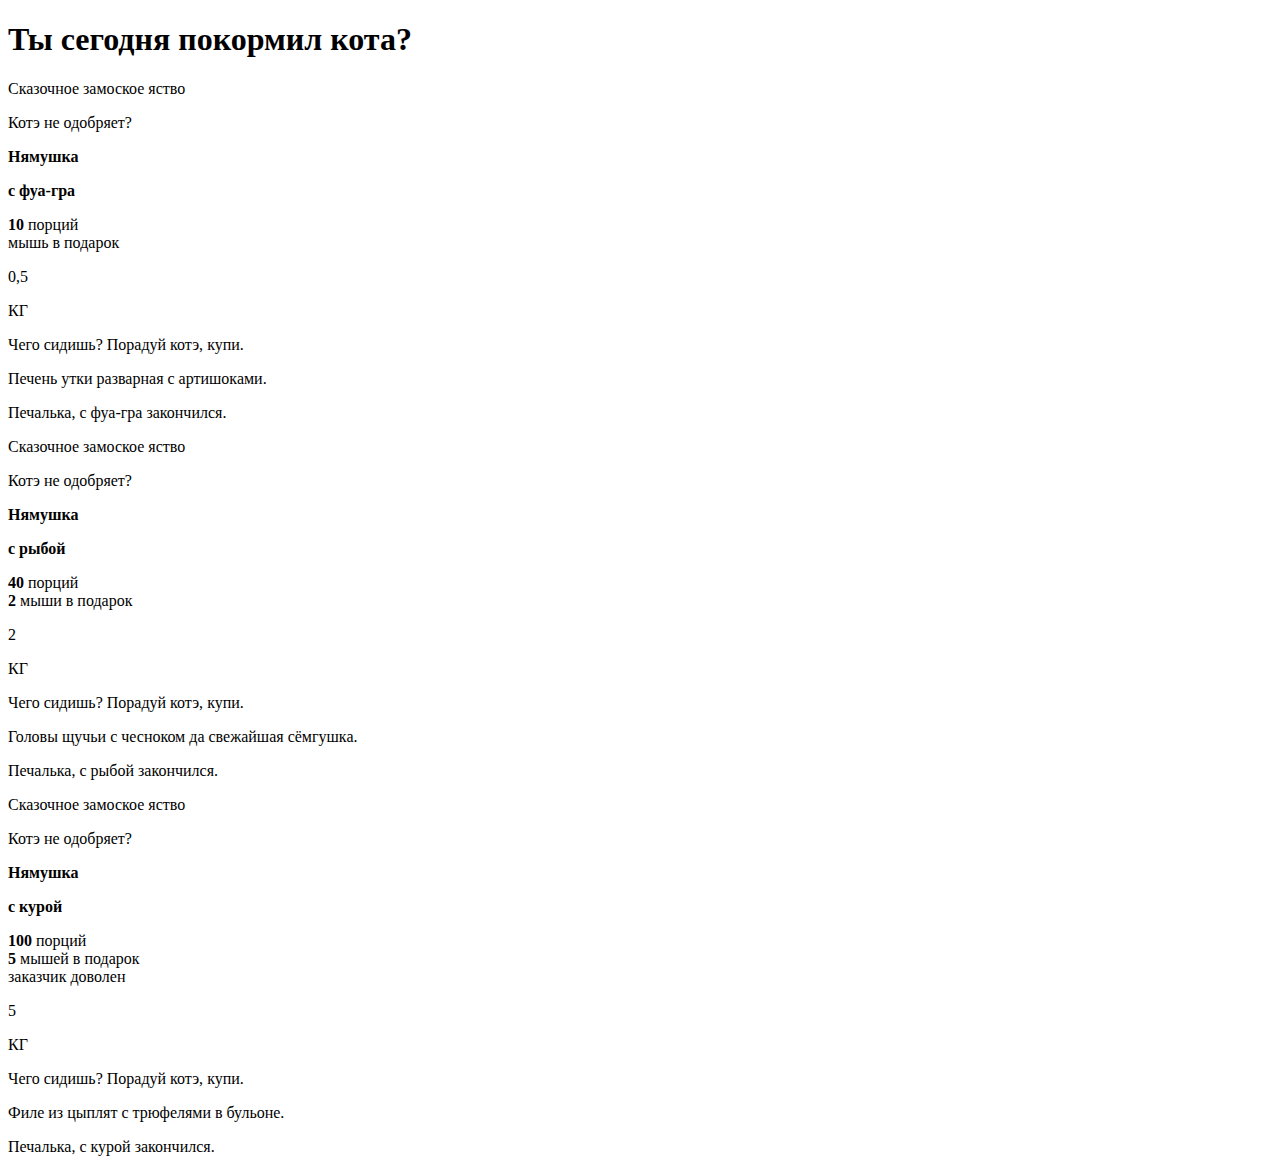
==== index.html @ 3a461faf "Rename nyamushka.html to index.html" ====
<!DOCTYPE html>
<html>
  <head> 
    <meta name="viewport" content="width=device-width, initial-scale=1.0"> 
    <title>Корм Нямушка</title> 
    <meta charset="utf-8">
    <link rel="stylesheet" href="CSS/nyamushka.css" >
  </head>

<body>
  <main>
    <section>
    <h1>Ты сегодня покормил кота?</h1>
    <div class=" product_card_layer_1" >
      <div class="product_card_layer_2">
        <p class="top_text font-grey padding font-size16">Сказочное замоское яство</p>
        <p class="top_text_selected font-size16">Котэ не одобряет?</p>
        <p class="bolt font-size48"><strong>Нямушка</strong></p>
        <p class="bolt font-size24"><strong>с фуа-гра</strong></p>
        <p class="font-grey padding font-size14"> <strong>10</strong> порций <br>
        мышь в подарок</p>
        <div class="circle">
            <p class="weight font-size42">0,5
                <p class="weight font-size21">КГ</p> 
            </p>      
        </div>
      </div>
          <p class="footer">Чего сидишь? Порадуй котэ, <a>купи</a><span class="dot">.</span></p>
          <p class="footer_selected">Печень утки разварная с артишоками.</p>
          <p class="footer_unavaleble">Печалька, с фуа-гра закончился.</p>
    </div>
        
    <div class="product_card_layer_1">
        <div class="product_card_layer_2">
          <p class="top_text font-grey padding font-size16">Сказочное замоское яство</p>
          <p class="top_text_selected font-size16">Котэ не одобряет?</p>
          <p class="bolt font-size48"><strong>Нямушка</strong></p>
          <p class="bolt font-size24"><strong>с рыбой</strong></p>
          <p class="font-grey padding font-size14"> <strong>40</strong> порций <br>
          <strong>2</strong> мыши в подарок</p>
          <div class="circle">
              <p class="weight font-size42">2
                  <p class="weight font-size21">КГ</p> 
              </p>        
          </div>
        </div>
        <p class="footer">Чего сидишь? Порадуй котэ, <a>купи</a><span class="dot">.</span></p>
        <p class="footer_selected">Головы щучьи с чесноком да свежайшая сёмгушка.</p>
        <p class="footer_unavaleble">Печалька, с рыбой закончился.</p>
      </div>
          
    </div>
    <div class="product_card_layer_1 product_card_unavailable">
        <div class="product_card_layer_2">
          <p class="top_text font-grey padding font-size16">Сказочное замоское яство</p>
          <p class="top_text_selected font-size16">Котэ не одобряет?</p>
          <p class="bolt font-size48"><strong>Нямушка</strong></p>
          <p class="bolt font-size24"><strong>с курой</strong></p>
          <p class="font-grey padding font-size14"> <strong>100</strong> порций <br>
            <strong>5</strong> мышей в подарок <br>
            заказчик доволен</p>
          <div class="circle">
              <p class="weight font-size42">5
                  <p class="weight font-size21">КГ</p> 
              </p>  
          </div>
        </div>
        <p class="footer">Чего сидишь? Порадуй котэ, <a>купи</a><span class="dot">.</span></p> 
        <p class="footer_selected">Филе из цыплят с трюфелями в бульоне.</p>
        <p class="footer_unavaleble">Печалька, с курой закончился.</p>
      </div>
     </section>  
  </main>
  <script src="script/script.js"></script>
</body>
</html>
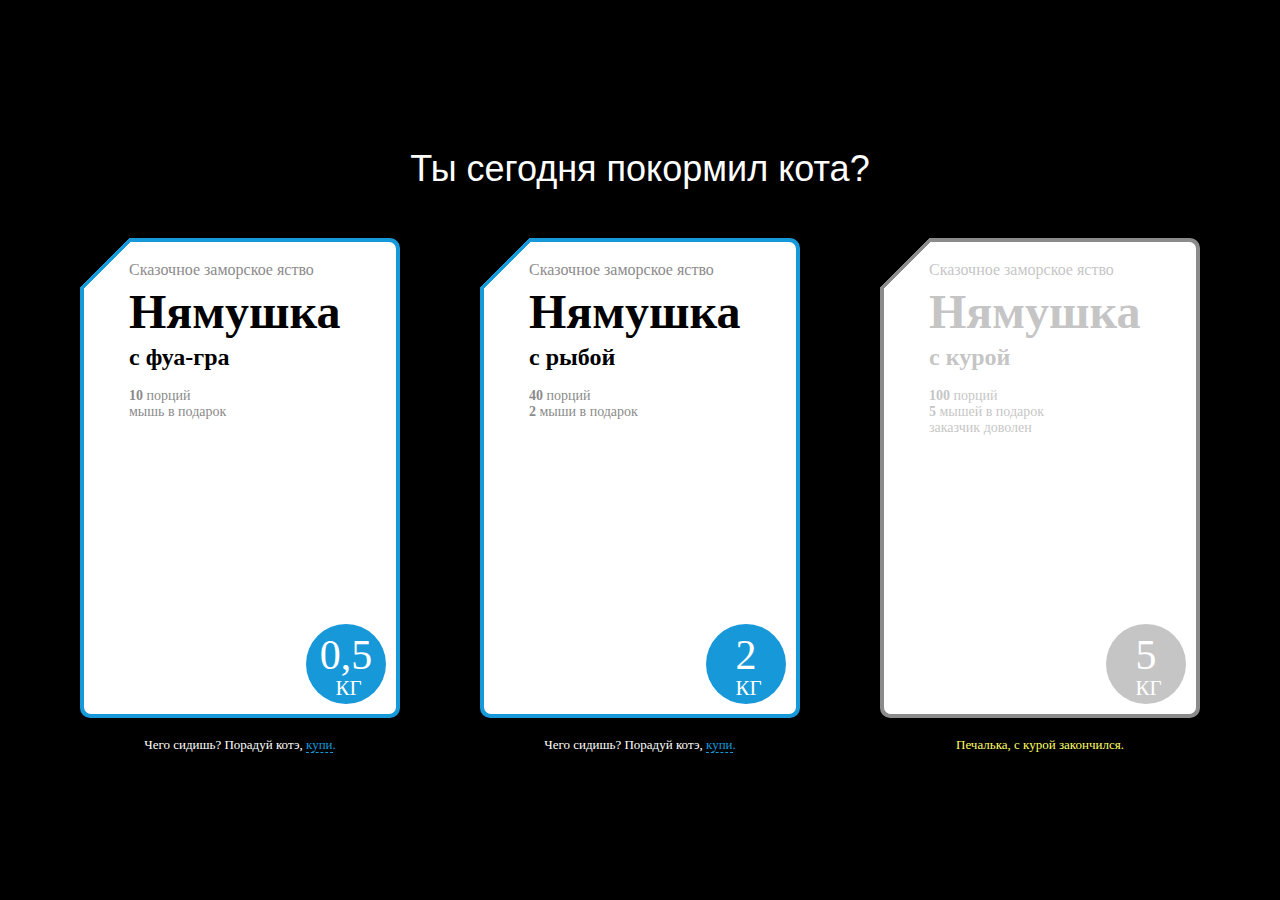
==== commit e8c3bebb: "Update index.html" ====
--- a/index.html
+++ b/index.html
@@ -1,7 +1,7 @@
 <!DOCTYPE html>
 <html>
-  <head> 
-    <meta name="viewport" content="width=device-width, initial-scale=1.0"> 
+  <head>
+    <meta name="viewport" content="width=device-width, initial-scale=1.0">
     <title>Корм Нямушка</title> 
     <meta charset="utf-8">
     <link rel="stylesheet" href="CSS/nyamushka.css" >
@@ -9,11 +9,12 @@
 
 <body>
   <main>
+    <div class="content">
     <section>
     <h1>Ты сегодня покормил кота?</h1>
     <div class=" product_card_layer_1" >
       <div class="product_card_layer_2">
-        <p class="top_text font-grey padding font-size16">Сказочное замоское яство</p>
+        <p class="top_text font-grey padding font-size16">Сказочное заморское яство</p>
         <p class="top_text_selected font-size16">Котэ не одобряет?</p>
         <p class="bolt font-size48"><strong>Нямушка</strong></p>
         <p class="bolt font-size24"><strong>с фуа-гра</strong></p>
@@ -21,7 +22,7 @@
         мышь в подарок</p>
         <div class="circle">
             <p class="weight font-size42">0,5
-                <p class="weight font-size21">КГ</p> 
+                <p class="weight font-size21">КГ</p>
             </p>      
         </div>
       </div>
@@ -32,7 +33,7 @@
         
     <div class="product_card_layer_1">
         <div class="product_card_layer_2">
-          <p class="top_text font-grey padding font-size16">Сказочное замоское яство</p>
+          <p class="top_text font-grey padding font-size16">Сказочное заморское яство</p>
           <p class="top_text_selected font-size16">Котэ не одобряет?</p>
           <p class="bolt font-size48"><strong>Нямушка</strong></p>
           <p class="bolt font-size24"><strong>с рыбой</strong></p>
@@ -40,19 +41,18 @@
           <strong>2</strong> мыши в подарок</p>
           <div class="circle">
               <p class="weight font-size42">2
-                  <p class="weight font-size21">КГ</p> 
-              </p>        
+                  <p class="weight font-size21">КГ</p>
+              </p>
           </div>
         </div>
         <p class="footer">Чего сидишь? Порадуй котэ, <a>купи</a><span class="dot">.</span></p>
         <p class="footer_selected">Головы щучьи с чесноком да свежайшая сёмгушка.</p>
         <p class="footer_unavaleble">Печалька, с рыбой закончился.</p>
       </div>
-          
-    </div>
+
     <div class="product_card_layer_1 product_card_unavailable">
         <div class="product_card_layer_2">
-          <p class="top_text font-grey padding font-size16">Сказочное замоское яство</p>
+          <p class="top_text font-grey padding font-size16">Сказочное заморское яство</p>
           <p class="top_text_selected font-size16">Котэ не одобряет?</p>
           <p class="bolt font-size48"><strong>Нямушка</strong></p>
           <p class="bolt font-size24"><strong>с курой</strong></p>
@@ -61,15 +61,16 @@
             заказчик доволен</p>
           <div class="circle">
               <p class="weight font-size42">5
-                  <p class="weight font-size21">КГ</p> 
-              </p>  
+                  <p class="weight font-size21">КГ</p>
+              </p>
           </div>
         </div>
         <p class="footer">Чего сидишь? Порадуй котэ, <a>купи</a><span class="dot">.</span></p> 
         <p class="footer_selected">Филе из цыплят с трюфелями в бульоне.</p>
         <p class="footer_unavaleble">Печалька, с курой закончился.</p>
       </div>
-     </section>  
+     </section>
+    </div>
   </main>
   <script src="script/script.js"></script>
 </body>
--- a/CSS/nyamushka.css
+++ b/CSS/nyamushka.css
@@ -0,0 +1,383 @@
+html {
+    background: #000000 url(../img/pat.png) repeat;  
+    height: 100%;
+  
+}
+body{
+    height: 100vh;
+    margin: 0px;
+    position: relative;
+    display: flex;
+}
+
+main{
+    height: 100%;
+    width: 100%;
+    max-width: 1200px;
+    margin: auto;
+    font-family:"Trebuchet MS";
+    display: flex;
+    align-items: center;
+
+
+}
+.content
+{
+    display: flex;
+    align-items: center;
+    height: 100%;
+    
+}
+
+section{
+    height: 100%;
+    display: flex;
+    flex-direction: row;
+    justify-content: space-around;
+    flex-wrap:wrap;
+    position: relative;
+}
+body:before{
+    background: transparent;
+    background: linear-gradient(to bottom, rgba(0, 0, 0, 0.8) 0%, rgba(0, 0, 0, 0.1) 100%);
+    content: "";
+    display: block;
+    height: 30%;
+    left: 0;
+    position: absolute;
+    top: 0;
+    width: 100%;
+    z-index: -1;
+    
+}
+
+body:after{
+    background:transparent;
+    background: linear-gradient(to top, rgba(0, 0, 0, 0.8) 0%, rgba(0, 0, 0, 0.1) 100%);
+    content: "";
+    display: block;
+    height: 30%;
+    left: 0;
+    position: absolute;
+    bottom: 0;
+    width: 100%;
+    z-index: -1;
+}
+
+
+h1 {
+    height: 5%;
+    width: 100%;
+    color: #ffffff;
+    margin: auto;
+    text-align: center;
+    margin-bottom: 10px;
+    font-family: 'Exo 2.0 Thin', sans-serif;
+    font-size: 36px;
+    font-weight: 100;
+
+    
+
+
+
+}
+p{
+    margin: 5px;
+    margin-left: 45px;
+}
+.product_card_layer_1{
+    width: 320px;
+    height: 480px;
+    background: #1698d9;
+    background: linear-gradient(135deg,transparent 35px,#1698d9 0) top left;
+    border-radius: 10px;
+    position: relative;
+    margin: 35px;
+    cursor: pointer;
+}
+.product_card_layer_2{
+    width: 312px;
+    height: 472px;
+    background: url(../img/cat.png) no-repeat -25px calc(100% + 92px), linear-gradient(135deg, transparent 33px, #fff 0) ;
+    background-size: 117%;
+    border-radius: 7px;
+    position: absolute;
+    top: 0;
+    right: 0;
+    bottom: 0;
+    left: 0;
+    margin: auto;    
+}
+
+.product_card_unavailable {
+    width: 320px;
+    height: 480px;
+    background: #8b8b8b;
+    background: linear-gradient(135deg,transparent 35px,#8b8b8b 0) top left;
+    border-radius: 10px;
+    position: relative;
+    cursor: default;
+    margin: 35px;
+}
+.product_card_unavailable:after{
+    width: 312px;
+    height: 472px;
+    border-radius: 7px;
+    content: '';
+    background: linear-gradient(135deg, transparent 33px, #fff 0);
+    top: 0;
+    position: absolute;
+    top: 0;
+    right: 0;
+    bottom: 0;
+    left: 0;
+    margin: auto; 
+    opacity: 0.5
+}
+
+.product_card_layer_1.product_card_unavailable .bolt{
+    color: #8b8b8b
+}
+
+
+.product_card_layer_1.product_card_unavailable .circle{
+    background: #8b8b8b;
+}
+
+.product_card_layer_1.product_card_unavailable:hover .circle{
+    background: #8b8b8b;
+}
+.product_card_layer_1.product_card_unavailable:hover {
+    background:#8b8b8b;
+    background: linear-gradient(135deg,transparent 35px,#8b8b8b 0) top left;
+}
+
+.product_card_layer_1.product_card_selected_layer_1.product_card_unavailable:hover {
+    background: #8b8b8b;
+    background: linear-gradient(135deg,transparent 35px,#8b8b8b 0) top left;
+}
+
+.product_card_layer_1.product_card_selected_layer_1.product_card_unavailable{
+    background: #8b8b8b;
+    background: linear-gradient(135deg,transparent 35px, #8b8b8b 0) top left;
+}
+.product_card_layer_1.product_card_unavailable.product_card_selected_layer_1.product_card_hover_layer_1:hover{
+    background: #8b8b8b;   
+    background: linear-gradient(135deg,transparent 35px, #8b8b8b 0) top left;
+}
+
+
+
+
+.product_card_layer_1.product_card_selected_layer_1.product_card_unavailable:hover .top_text {
+    display: block;
+}
+.product_card_layer_1.product_card_selected_layer_1.product_card_unavailable:hover .top_text_selected {
+    display: none;
+}
+
+.product_card_layer_1.product_card_selected_layer_1.product_card_unavailable:hover .footer_selected {
+    display: none;
+
+}
+.product_card_layer_1.product_card_selected_layer_1.product_card_unavailable .footer_selected {
+    display: none;
+}
+.product_card_layer_1.product_card_selected_layer_1.product_card_unavailable .circle {
+    background: #8b8b8b;
+}
+.product_card_layer_1.product_card_selected_layer_1.product_card_unavailable:hover .circle {
+    background: #8b8b8b;
+}
+.product_card_layer_1.product_card_unavailable.product_card_selected_layer_1.product_card_hover_layer_1:hover .circle{
+    background: #8b8b8b;   
+}
+
+
+.product_card_layer_1.product_card_unavailable .footer_unavaleble{
+    display: block; 
+}
+.product_card_layer_1.product_card_unavailable .footer{
+    display: none;
+
+}
+
+.product_card_layer_1.product_card_selected_layer_1 .footer{ 
+    display: none;    
+}
+.product_card_layer_1.product_card_selected_layer_1 .footer_selected{ 
+    display: block;    
+}
+
+.product_card_hover_layer_1.product_card_selected_layer_1:hover .top_text_selected{ 
+    display: block;
+}
+.product_card_hover_layer_1.product_card_selected_layer_1:hover .top_text { 
+    display: none; 
+
+}
+
+.product_card_layer_1:hover {
+    background:#2ea8e6; 
+    background: linear-gradient(135deg,transparent 35px,#2ea8e6 0) top left;
+}
+.product_card_layer_1:hover .circle{
+    background:#2ea8e6;
+}
+
+
+.circle {
+	width: 80px;
+	height: 80px;
+	background: #1698d9;
+	-moz-border-radius: 50px;
+	-webkit-border-radius: 50px;
+    border-radius: 50px;
+    position: absolute;
+    right: 10px;
+    bottom: 10px;  
+}
+
+
+.product_card_layer_1.product_card_selected_layer_1{
+    background: #d91667;
+    background: linear-gradient(135deg,transparent 35px, #d91667 0) top left;
+}
+.product_card_layer_1.product_card_hover_layer_1.product_card_selected_layer_1:hover{
+    background: #e62e7a;
+    background: linear-gradient(135deg,transparent 35px, #e62e7a 0) top left;
+}
+.product_card_layer_1.product_card_hover_layer_1.product_card_selected_layer_1:hover .circle{
+    background: #e62e7a;
+}
+.product_card_layer_1.product_card_selected_layer_1 .circle {
+    background:#d91667;
+}
+
+.top_text{
+margin-top: 7px;
+}
+.top_text_selected {
+    color: #e62e7a;
+    display: none; 
+    margin-top: 19px;
+}
+
+
+
+.bolt{
+    font-weight: bold;
+}
+.font-size48{
+    font-size: 48px;
+}
+.font-size24{
+    font-size: 24px;
+}
+.font-size16{
+    font-size: 16px;
+}
+.font-size14{
+    font-size: 14px;
+}  
+.font-size42{
+    font-size: 42px;
+    margin: 0px;
+    margin-top: 7px;
+}
+.font-size21{
+    font-size: 21px;
+    margin: 0px;
+    margin-left: 5px;
+    margin-top: -3px;
+    }
+
+.font-grey{
+    color: #8b8b8b;
+
+}
+
+.footer{
+    font-family: 'Trebuchet MS';
+    color:  #ffffff;
+    font-size: 13px;
+    bottom: -35px; 
+    position: absolute;
+    text-align: center;
+    cursor: default;
+    margin: 0px;
+    width: 320px;
+
+
+}
+.footer_selected {
+    font-family: 'Trebuchet MS';
+    color:  #ffffff;
+    font-size: 13px;
+    bottom: -35px; 
+    position: absolute;
+    text-align: center;
+    display: none;
+    cursor: default;
+    margin: 0px;
+    width: 320px;
+}
+.footer_unavaleble{
+    font-family: 'Trebuchet MS';
+    color:  #ffff66;
+    font-size: 13px;
+    bottom: -35px; 
+    position: absolute;
+    text-align: center;
+    display: none;
+    cursor: default;
+    margin: 0px;
+    width: 320px;   
+}
+
+.padding{
+    padding-top: 12px;
+}
+
+
+.weight{
+   
+    font-family:"Trebuchet MS";
+    color: #ffffff;
+    text-align: center;
+}
+@font-face {
+    font-family: 'Exo 2.0 Thin';
+    src: url('../fonts/Exo20-Thin.eot');
+    src: url('../fonts/Exo20-Thin.ttf');
+    src: url('../fonts/Exo20-Thin.woff');
+    }
+
+a{
+    color: #1698d9;
+    border-bottom: 1px dashed;
+    cursor: pointer;
+}
+.dot{
+    color: #1698d9;
+}
+span:hover{
+    color:#2ea8e6; 
+}
+a:hover {
+    color:#2ea8e6; 
+}
+a:hover .dot{
+    color:#2ea8e6;  
+}
+
+.selected.red
+{
+    width: 320px;
+    height: 480px;
+    background: #d91667;
+    background: linear-gradient(135deg,transparent 35px,#d91667 0) top left;
+    border-radius: 10px;
+    position: relative;
+    margin: 25px;    
+}
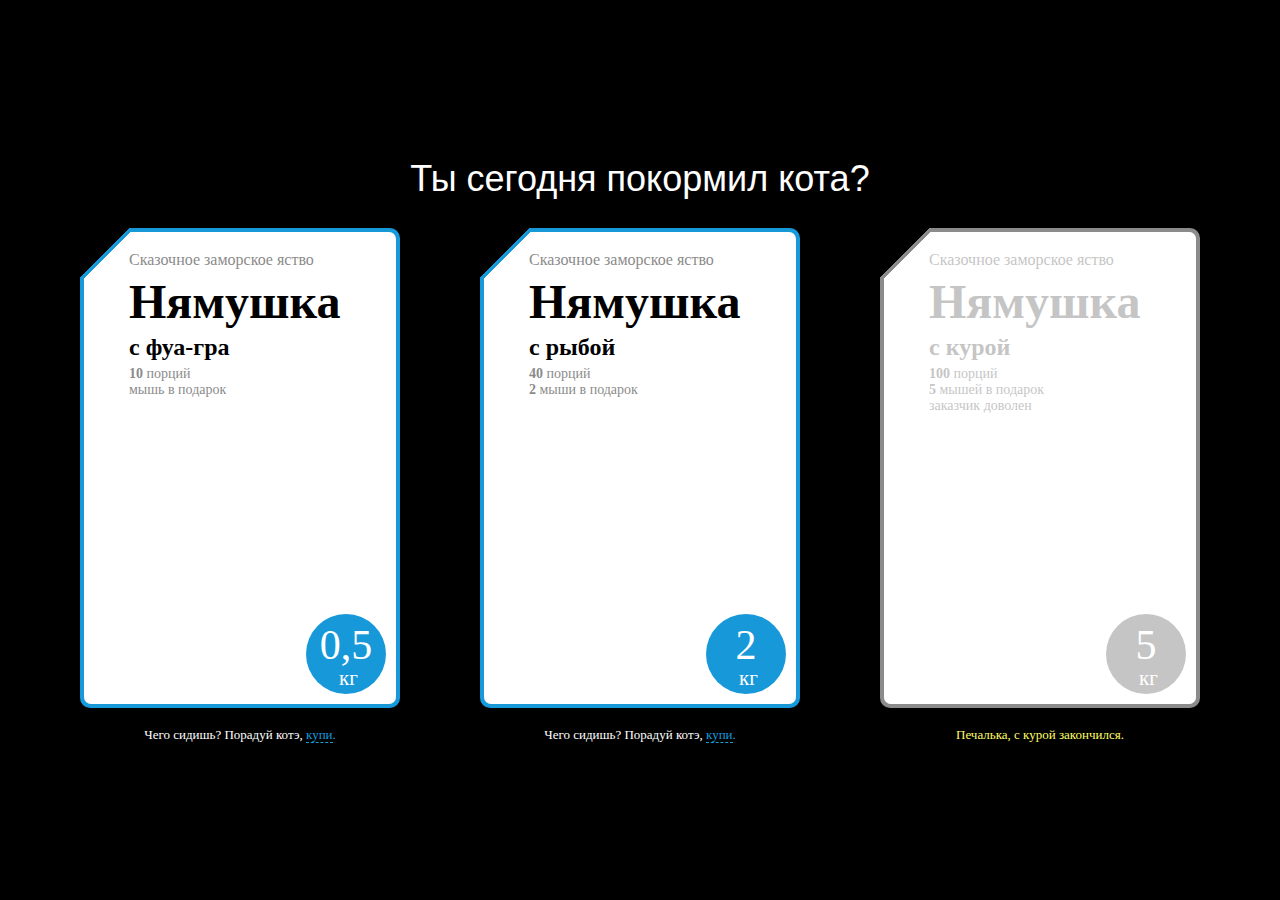
==== commit 2b2e4150: "Add files via upload" ====
--- a/index.html
+++ b/index.html
@@ -9,68 +9,66 @@
 
 <body>
   <main>
-    <div class="content">
     <section>
     <h1>Ты сегодня покормил кота?</h1>
-    <div class=" product_card_layer_1" >
+    <div class=" product_card_layer_1">
       <div class="product_card_layer_2">
-        <p class="top_text font-grey padding font-size16">Сказочное заморское яство</p>
-        <p class="top_text_selected font-size16">Котэ не одобряет?</p>
-        <p class="bolt font-size48"><strong>Нямушка</strong></p>
-        <p class="bolt font-size24"><strong>с фуа-гра</strong></p>
-        <p class="font-grey padding font-size14"> <strong>10</strong> порций <br>
+        <p class="top_text font-color">Сказочное заморское яство</p>
+        <p class="top_text_selected ">Котэ не одобряет?</p>
+        <h2><strong>Нямушка</strong></h2>
+        <p class="produc_type"><strong>с фуа-гра</strong></p>
+        <p class="font-color  product_amount"> <strong>10</strong> порций <br>
         мышь в подарок</p>
         <div class="circle">
-            <p class="weight font-size42">0,5
-                <p class="weight font-size21">КГ</p>
+            <p class="weight_number">0,5
+                <p class="weight_text">кг</p>
             </p>      
         </div>
       </div>
-          <p class="footer">Чего сидишь? Порадуй котэ, <a>купи</a><span class="dot">.</span></p>
+          <p class="footer">Чего сидишь? Порадуй котэ, <a class="link">купи</a><span class="dot">.</span></p>
           <p class="footer_selected">Печень утки разварная с артишоками.</p>
           <p class="footer_unavaleble">Печалька, с фуа-гра закончился.</p>
     </div>
         
     <div class="product_card_layer_1">
         <div class="product_card_layer_2">
-          <p class="top_text font-grey padding font-size16">Сказочное заморское яство</p>
-          <p class="top_text_selected font-size16">Котэ не одобряет?</p>
-          <p class="bolt font-size48"><strong>Нямушка</strong></p>
-          <p class="bolt font-size24"><strong>с рыбой</strong></p>
-          <p class="font-grey padding font-size14"> <strong>40</strong> порций <br>
+          <p class="top_text font-color">Сказочное заморское яство</p>
+          <p class="top_text_selected ">Котэ не одобряет?</p>
+          <h2><strong>Нямушка</strong></h2>
+          <p class="produc_type"><strong>с рыбой</strong></p>
+          <p class="font-color padding product_amount"> <strong>40</strong> порций <br>
           <strong>2</strong> мыши в подарок</p>
           <div class="circle">
-              <p class="weight font-size42">2
-                  <p class="weight font-size21">КГ</p>
+              <p class="weight_number">2
+                  <p class="weight_text">кг</p>
               </p>
           </div>
         </div>
-        <p class="footer">Чего сидишь? Порадуй котэ, <a>купи</a><span class="dot">.</span></p>
+        <p class="footer">Чего сидишь? Порадуй котэ, <a class="link">купи</a><span class="dot">.</span></p>
         <p class="footer_selected">Головы щучьи с чесноком да свежайшая сёмгушка.</p>
         <p class="footer_unavaleble">Печалька, с рыбой закончился.</p>
       </div>
 
     <div class="product_card_layer_1 product_card_unavailable">
         <div class="product_card_layer_2">
-          <p class="top_text font-grey padding font-size16">Сказочное заморское яство</p>
-          <p class="top_text_selected font-size16">Котэ не одобряет?</p>
-          <p class="bolt font-size48"><strong>Нямушка</strong></p>
-          <p class="bolt font-size24"><strong>с курой</strong></p>
-          <p class="font-grey padding font-size14"> <strong>100</strong> порций <br>
+          <p class="top_text font-color">Сказочное заморское яство</p>
+          <p class="top_text_selected ">Котэ не одобряет?</p>
+          <h2><strong>Нямушка</strong></h2>
+          <p class="produc_type"><strong>с курой</strong></p>
+          <p class="font-color product_amount"> <strong>100</strong> порций <br>
             <strong>5</strong> мышей в подарок <br>
             заказчик доволен</p>
           <div class="circle">
-              <p class="weight font-size42">5
-                  <p class="weight font-size21">КГ</p>
+              <p class="weight_number">5
+                  <p class="weight_text">кг</p>
               </p>
           </div>
         </div>
-        <p class="footer">Чего сидишь? Порадуй котэ, <a>купи</a><span class="dot">.</span></p> 
+        <p class="footer">Чего сидишь? Порадуй котэ, <a class="link">купи</a><span class="dot">.</span></p> 
         <p class="footer_selected">Филе из цыплят с трюфелями в бульоне.</p>
         <p class="footer_unavaleble">Печалька, с курой закончился.</p>
       </div>
      </section>
-    </div>
   </main>
   <script src="script/script.js"></script>
 </body>
--- a/CSS/nyamushka.css
+++ b/CSS/nyamushka.css
@@ -4,13 +4,17 @@
   
 }
 body{
-    height: 100vh;
-    margin: 0px;
-    position: relative;
-    display: flex;
+
+    height: 100%;
+    margin: 0px;
+    position: relative;
+    display: table;
+    flex-direction: column;
+    width: 100%;
 }
 
 main{
+    
     height: 100%;
     width: 100%;
     max-width: 1200px;
@@ -18,17 +22,7 @@
     font-family:"Trebuchet MS";
     display: flex;
     align-items: center;
-
-
-}
-.content
-{
-    display: flex;
-    align-items: center;
-    height: 100%;
-    
-}
-
+}
 section{
     height: 100%;
     display: flex;
@@ -48,7 +42,6 @@
     top: 0;
     width: 100%;
     z-index: -1;
-    
 }
 
 body:after{
@@ -71,16 +64,20 @@
     color: #ffffff;
     margin: auto;
     text-align: center;
-    margin-bottom: 10px;
+    margin-bottom: -10px;
     font-family: 'Exo 2.0 Thin', sans-serif;
     font-size: 36px;
     font-weight: 100;
 
-    
-
-
-
-}
+}
+h2{
+    margin: 5px;
+    margin-left: 45px;
+    font-weight: bold;
+    font-size: 48px;
+
+}
+
 p{
     margin: 5px;
     margin-left: 45px;
@@ -139,6 +136,9 @@
     color: #8b8b8b
 }
 
+.product_card_layer_1.product_card_unavailable {
+    color: #8b8b8b
+}
 
 .product_card_layer_1.product_card_unavailable .circle{
     background: #8b8b8b;
@@ -255,46 +255,27 @@
 }
 
 .top_text{
-margin-top: 7px;
+    margin-top: 7px;
+    padding-top: 12px;
+    font-size: 16px;
 }
 .top_text_selected {
     color: #e62e7a;
     display: none; 
     margin-top: 19px;
-}
-
-
-
-.bolt{
+    font-size: 16px;
+}
+.produc_type{
     font-weight: bold;
-}
-.font-size48{
-    font-size: 48px;
-}
-.font-size24{
     font-size: 24px;
 }
-.font-size16{
-    font-size: 16px;
-}
-.font-size14{
+
+.product_amount{
     font-size: 14px;
-}  
-.font-size42{
-    font-size: 42px;
-    margin: 0px;
-    margin-top: 7px;
-}
-.font-size21{
-    font-size: 21px;
-    margin: 0px;
-    margin-left: 5px;
-    margin-top: -3px;
-    }
-
-.font-grey{
+}
+
+.font-color{
     color: #8b8b8b;
-
 }
 
 .footer{
@@ -335,17 +316,26 @@
     width: 320px;   
 }
 
-.padding{
-    padding-top: 12px;
-}
-
-
-.weight{
+.weight_number{
    
     font-family:"Trebuchet MS";
     color: #ffffff;
     text-align: center;
-}
+    font-size: 42px;
+    margin: 0px;
+    margin-top: 7px;
+}
+.weight_text{
+   
+    font-family:"Trebuchet MS";
+    color: #ffffff;
+    text-align: center;
+    font-size: 21px;
+    margin: 0px;
+    margin-left: 5px;
+    margin-top: -3px;
+}
+
 @font-face {
     font-family: 'Exo 2.0 Thin';
     src: url('../fonts/Exo20-Thin.eot');
@@ -353,7 +343,7 @@
     src: url('../fonts/Exo20-Thin.woff');
     }
 
-a{
+.link{
     color: #1698d9;
     border-bottom: 1px dashed;
     cursor: pointer;
@@ -364,7 +354,7 @@
 span:hover{
     color:#2ea8e6; 
 }
-a:hover {
+.link:hover {
     color:#2ea8e6; 
 }
 a:hover .dot{
